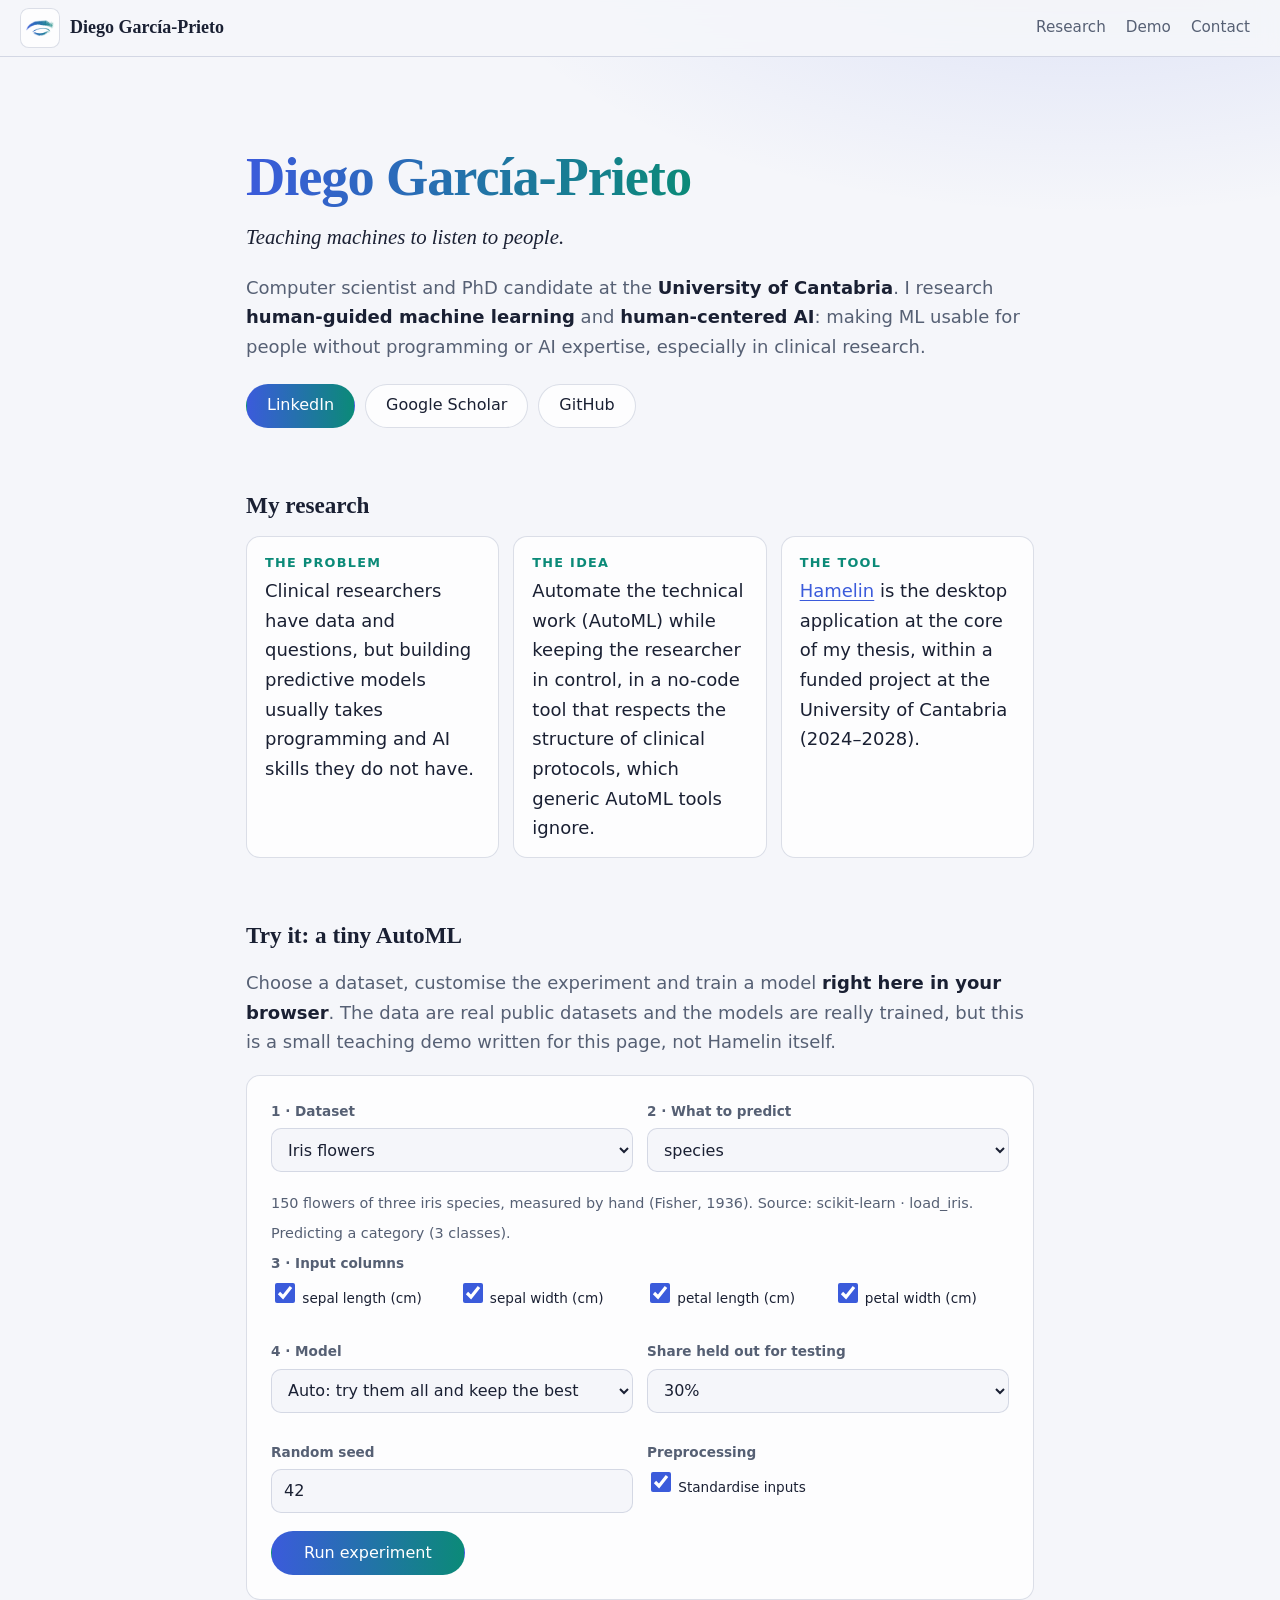
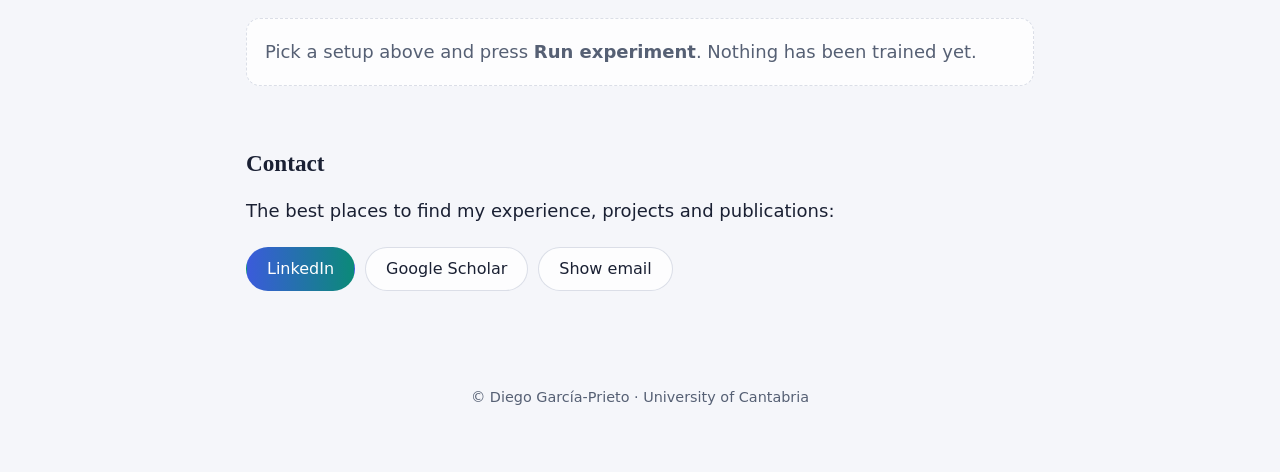
==== index.html @ 6fa1ff34 "Redesign as a short personal card with an in-browser AutoML demo" ====
<!doctype html>
<html lang="en">
<head>
<meta charset="utf-8">
<meta name="viewport" content="width=device-width, initial-scale=1, viewport-fit=cover">
<title>Diego García-Prieto · Human-guided machine learning</title>
<meta name="description" content="Computer scientist and PhD candidate at the University of Cantabria, researching human-guided AutoML for clinical studies. Try a small AutoML experiment in your browser.">
<meta name="theme-color" content="#f5f6fa" media="(prefers-color-scheme: light)">
<meta name="theme-color" content="#0b0f1d" media="(prefers-color-scheme: dark)">
<link rel="canonical" href="https://diegotxegp.github.io/">
<meta property="og:type" content="website">
<meta property="og:title" content="Diego García-Prieto · Human-guided machine learning">
<meta property="og:description" content="PhD candidate researching human-guided AutoML for clinical studies. Try a small AutoML experiment in your browser.">
<meta property="og:url" content="https://diegotxegp.github.io/">
<meta property="og:image" content="https://diegotxegp.github.io/favicon-512.png">
<meta name="twitter:card" content="summary">
<link rel="icon" href="favicon.ico?v=3" sizes="any">
<link rel="icon" type="image/png" sizes="32x32" href="favicon-32.png?v=3">
<link rel="icon" type="image/png" sizes="64x64" href="favicon.png?v=3">
<link rel="apple-touch-icon" href="apple-touch-icon.png?v=3">
<link rel="stylesheet" href="style.css?v=8">
</head>
<body>
<a class="skip" href="#main">Skip to content</a>
<header class="top">
  <a class="brand" href="#top" aria-label="Diego García-Prieto, back to top"><span class="mark" aria-hidden="true"><span class="logo"></span></span><span class="brand-name">Diego García-Prieto</span></a>
  <nav aria-label="Sections">
    <a href="#research">Research</a>
    <a href="#demo">Demo</a>
    <a href="#contact">Contact</a>
  </nav>
</header>

<main id="main">
  <section id="top" class="hero wrap">
    <h1><span class="grad">Diego García-Prieto</span></h1>
    <p class="lead">Teaching machines to listen to people.</p>
    <p class="sub">Computer scientist and PhD candidate at the <strong>University of Cantabria</strong>. I research <strong>human-guided machine learning</strong> and <strong>human-centered AI</strong>: making ML usable for people without programming or AI expertise, especially in clinical research.</p>
    <p class="links">
      <a class="btn primary" href="https://www.linkedin.com/in/diego-garcia-p/">LinkedIn</a>
      <a class="btn" href="https://scholar.google.com/citations?user=WtrgTHkAAAAJ&amp;hl=en">Google Scholar</a>
      <a class="btn" href="https://github.com/diegotxegp">GitHub</a>
    </p>
  </section>

  <section id="research" class="wrap">
    <h2>My research</h2>
    <div class="trio">
      <div><h3>The problem</h3><p>Clinical researchers have data and questions, but building predictive models usually takes programming and AI skills they do not have.</p></div>
      <div><h3>The idea</h3><p>Automate the technical work (AutoML) while keeping the researcher in control, in a no-code tool that respects the structure of clinical protocols, which generic AutoML tools ignore.</p></div>
      <div><h3>The tool</h3><p><a href="https://github.com/diegotxegp/hamelin">Hamelin</a> is the desktop application at the core of my thesis, within a funded project at the University of Cantabria (2024–2028).</p></div>
    </div>
  </section>

  <section id="demo" class="wrap">
    <h2>Try it: a tiny AutoML</h2>
    <p class="intro">Choose a dataset, customise the experiment and train a model <strong>right here in your browser</strong>. The data are real public datasets and the models are really trained, but this is a small teaching demo written for this page, not Hamelin itself.</p>

    <form id="demo-form" class="demo" autocomplete="off">
      <div class="grid">
        <div class="field">
          <label for="d-dataset">1 · Dataset</label>
          <select id="d-dataset"><option>Loading…</option></select>
        </div>
        <div class="field">
          <label for="d-target">2 · What to predict</label>
          <select id="d-target"></select>
        </div>
      </div>
      <p class="hint" id="d-info" aria-live="polite"></p>
      <p class="hint" id="d-task"></p>

      <fieldset class="field">
        <legend>3 · Input columns</legend>
        <div id="d-feats" class="checks"></div>
      </fieldset>

      <div class="grid">
        <div class="field">
          <label for="d-model">4 · Model</label>
          <select id="d-model"></select>
        </div>
        <div class="field">
          <label for="d-test">Share held out for testing</label>
          <select id="d-test"><option value="20">20%</option><option value="30" selected>30%</option><option value="40">40%</option></select>
        </div>
        <div class="field">
          <label for="d-seed">Random seed</label>
          <input id="d-seed" type="number" inputmode="numeric" min="1" step="1" value="42">
        </div>
        <div class="field">
          <span class="lbl">Preprocessing</span>
          <label class="check box"><input type="checkbox" id="d-scale" checked> Standardise inputs</label>
        </div>
      </div>

      <button class="btn primary run" id="d-run" type="submit" disabled>Run experiment</button>
    </form>

    <div id="d-out" class="results" aria-live="polite"></div>

    <div id="d-hist" class="hist" hidden>
      <h3>Your experiments</h3>
      <p class="hint">Change something and run again to see what moves. Latest first.</p>
      <div class="d-scroll"><table class="d-tab"><thead><tr><th scope="col">#</th><th scope="col">Task</th><th scope="col">Setup</th><th scope="col">Test score</th></tr></thead><tbody id="d-hist-body"></tbody></table></div>
    </div>
    <noscript><p class="hint">The demo needs JavaScript.</p></noscript>
  </section>

  <section id="contact" class="wrap">
    <h2>Contact</h2>
    <p>The best places to find my experience, projects and publications:</p>
    <p class="links">
      <a class="btn primary" href="https://www.linkedin.com/in/diego-garcia-p/">LinkedIn</a>
      <a class="btn" href="https://scholar.google.com/citations?user=WtrgTHkAAAAJ&amp;hl=en">Google Scholar</a>
      <button class="btn" id="mail" type="button" data-e="bW9jLmtvb2x0dW9AcGdleHRvZ2VpZA==">Show email</button>
    </p>
    <noscript><p class="hint">Enable JavaScript to see my email address, or write to me on LinkedIn.</p></noscript>
  </section>
</main>

<footer class="wrap"><p>© Diego García-Prieto · University of Cantabria</p></footer>

<script src="js/site.js" defer></script>
<script src="js/ml.js" defer></script>
<script src="js/demo.js" defer></script>
</body>
</html>
---- style.css ----
:root {
  --bg: #f5f6fa;
  --fg: #1a2033;
  --muted: #566074;
  --card: rgba(255, 255, 255, .8);
  --border: rgba(60, 80, 130, .18);
  --a1: #3b5bdb;
  --a2: #0b8a78;
  --glow: rgba(59, 91, 219, .14);
  --ok: #0b7a4b;
  --bad: #b3261e;
}
@media (prefers-color-scheme: dark) {
  :root {
    --bg: #0b0f1d; --fg: #e8ecf6; --muted: #a2adc4; --card: rgba(24, 31, 54, .72);
    --border: rgba(140, 165, 255, .2); --a1: #7aa2ff; --a2: #5eead4; --glow: rgba(122, 162, 255, .14);
    --ok: #5ee0a0; --bad: #ff8a80;
  }
}
* { box-sizing: border-box; }
html { scroll-behavior: smooth; -webkit-text-size-adjust: 100%; }
body {
  margin: 0; color: var(--fg);
  background: radial-gradient(900px 420px at 85% -80px, var(--glow), transparent 70%), var(--bg);
  font: 1.0625rem/1.65 system-ui, -apple-system, "Segoe UI", Roboto, sans-serif;
  overflow-wrap: break-word;
}
a { color: var(--a1); text-underline-offset: 3px; }
h1, h2, h3 { font-family: Georgia, "Times New Roman", serif; font-weight: 600; line-height: 1.2; }
:focus-visible { outline: 3px solid var(--a1); outline-offset: 2px; border-radius: 4px; }
.skip { position: absolute; left: 12px; top: -60px; background: var(--bg); padding: 8px 14px; border-radius: 8px; z-index: 50; }
.skip:focus { top: 8px; }

/* Header: brand + three links, always fits */
.top {
  position: sticky; top: 0; z-index: 20; display: flex; align-items: center; justify-content: space-between; gap: 8px;
  padding: 6px max(12px, env(safe-area-inset-right)) 6px max(12px, env(safe-area-inset-left));
  background: color-mix(in srgb, var(--bg) 88%, transparent); backdrop-filter: blur(10px);
  border-bottom: 1px solid var(--border);
}
.brand { display: flex; align-items: center; gap: 10px; text-decoration: none; color: var(--fg); font-family: Georgia, serif; font-weight: 600; min-height: 44px; }
.brand-name { display: none; }
.top nav { display: flex; }
.top nav a { display: flex; align-items: center; min-height: 44px; padding: 0 10px; color: var(--muted); text-decoration: none; font-size: .95rem; }
.top nav a:hover { color: var(--fg); }
.mark {
  flex: none; display: flex; align-items: center; justify-content: center; width: 40px; height: 40px; border-radius: 22%;
  background: var(--card); border: 1px solid var(--border);
}
.logo {
  display: block; width: 76%; aspect-ratio: 600 / 340; background: linear-gradient(90deg, var(--a1), var(--a2));
  -webkit-mask: url(logo.png) center / contain no-repeat; mask: url(logo.png) center / contain no-repeat;
}

/* Layout */
.wrap { max-width: 820px; margin-inline: auto; padding-inline: max(16px, env(safe-area-inset-left)) ; }
section { margin-bottom: 64px; }
section[id] { scroll-margin-top: 64px; }
h1 { font-size: clamp(2rem, 8vw, 3.4rem); letter-spacing: -.02em; margin: 0 0 10px; }
h2 { font-size: 1.45rem; margin: 0 0 16px; }
h3 { font-size: 1.1rem; margin: 20px 0 6px; }
.grad { background: linear-gradient(90deg, var(--a1), var(--a2)); -webkit-background-clip: text; background-clip: text; color: transparent; }
.hero { padding-top: 48px; }
.lead { font-family: Georgia, serif; font-style: italic; font-size: 1.3rem; margin: 0 0 12px; }
.sub, .hint, .intro { color: var(--muted); }
.sub strong, .intro strong { color: var(--fg); }
.hint { font-size: .9rem; margin: 6px 0; }

.links { display: flex; flex-wrap: wrap; gap: 10px; margin: 22px 0 0; }
.btn {
  display: inline-flex; align-items: center; justify-content: center; min-height: 44px; padding: 0 20px;
  font: inherit; font-size: 1rem; cursor: pointer; text-decoration: none; color: var(--fg);
  background: var(--card); border: 1px solid var(--border); border-radius: 999px;
  transition: border-color .2s, box-shadow .2s;
}
.btn:hover { border-color: var(--a1); box-shadow: 0 6px 18px var(--glow); }
.btn.primary { color: #fff; border-color: transparent; background: linear-gradient(90deg, #3b5bdb, #0b8a78); }
.btn:disabled { opacity: .55; cursor: progress; }

/* Research */
.trio { display: grid; gap: 14px; }
.trio > div { background: var(--card); border: 1px solid var(--border); border-radius: 14px; padding: 4px 18px 14px; }
.trio h3 { margin-top: 14px; color: var(--a2); font-size: .8rem; text-transform: uppercase; letter-spacing: .1em; font-family: system-ui, sans-serif; }
.trio p { margin: 0; }

/* Demo form */
.demo { background: var(--card); border: 1px solid var(--border); border-radius: 14px; padding: 16px; margin-top: 18px; }
.grid { display: grid; gap: 14px; }
.field { border: 0; margin: 0 0 14px; padding: 0; min-width: 0; }
.field label, .field legend, .lbl { display: block; font-size: .85rem; font-weight: 600; color: var(--muted); margin-bottom: 6px; padding: 0; }
select, input[type=number] {
  width: 100%; min-height: 44px; padding: 0 12px; font: inherit; font-size: 1rem; /* 16px+ avoids iOS zoom on focus */
  color: var(--fg); background: var(--bg); border: 1px solid var(--border); border-radius: 10px;
}
.checks { display: grid; grid-template-columns: repeat(auto-fill, minmax(150px, 1fr)); gap: 2px 12px; }
.check { display: flex; align-items: center; gap: 10px; min-height: 40px; font-size: .95rem; font-weight: 400 !important; color: var(--fg) !important; cursor: pointer; }
.check input { width: 20px; height: 20px; flex: none; accent-color: var(--a1); }
.check.box { min-height: 44px; margin: 0; }
.run { width: 100%; margin-top: 4px; }

/* Results */
.results { margin-top: 18px; min-width: 0; }
.d-state { background: var(--card); border: 1px dashed var(--border); border-radius: 14px; padding: 18px; margin: 0; color: var(--muted); }
.d-state.err { color: var(--bad); border-color: var(--bad); }
.d-state.loading::before { content: ""; display: inline-block; width: 14px; height: 14px; margin-right: 10px; vertical-align: -2px; border: 2px solid var(--border); border-top-color: var(--a1); border-radius: 50%; animation: spin .8s linear infinite; }
@keyframes spin { to { transform: rotate(360deg); } }
.linklike { font: inherit; color: var(--a1); background: none; border: 0; padding: 8px 0; text-decoration: underline; cursor: pointer; }
.d-sum { display: grid; grid-template-columns: repeat(2, 1fr); gap: 10px; }
.d-sum > div { background: var(--card); border: 1px solid var(--border); border-radius: 12px; padding: 10px 14px; min-width: 0; }
.d-sum > div:first-child { grid-column: 1 / -1; }
.d-k { display: block; font-size: .78rem; color: var(--muted); text-transform: uppercase; letter-spacing: .06em; }
.d-v { display: block; font-size: 1.6rem; font-weight: 700; font-variant-numeric: tabular-nums; }
.d-v.small { font-size: 1.1rem; }
.d-note { color: var(--muted); font-size: .9rem; margin: 4px 0 10px; }
.d-scroll { overflow-x: auto; -webkit-overflow-scrolling: touch; max-width: 100%; }
table { border-collapse: collapse; font-size: .92rem; font-variant-numeric: tabular-nums; }
.d-tab { width: 100%; }
.d-tab th, .d-tab td { text-align: left; padding: 7px 10px; border-bottom: 1px solid var(--border); }
.d-tab th { color: var(--muted); font-weight: 600; font-size: .8rem; }
.hist .d-tab td:nth-child(3) { min-width: 12rem; }
.good { color: var(--ok); } .wrong { color: var(--bad); }
.d-cm th { padding: 6px 12px; font-size: .85rem; color: var(--muted); font-weight: 600; text-align: center; }
.d-cm tbody th { text-align: right; }
.d-cm td { width: 3.4rem; height: 2.6rem; text-align: center; font-weight: 700; border: 1px solid var(--border); }
.d-cm td.ok { background: color-mix(in srgb, var(--ok) calc(var(--a) * 55%), transparent); }
.d-cm td.bad { background: color-mix(in srgb, var(--bad) calc(var(--a) * 55%), transparent); }
.d-bars { list-style: none; margin: 0; padding: 0; display: grid; gap: 10px; }
.d-bars li { display: grid; grid-template-columns: 1fr auto; gap: 2px 10px; font-size: .92rem; }
.d-bars .bar { grid-column: 1 / -1; grid-row: 2; height: 8px; background: var(--border); border-radius: 99px; overflow: hidden; }
.d-bars .bar i { display: block; height: 100%; background: var(--muted); border-radius: 99px; }
.d-bars .best .bar i { background: linear-gradient(90deg, var(--a1), var(--a2)); }
.d-bars .best .n { font-weight: 600; }
.d-bars .s { font-variant-numeric: tabular-nums; }
.d-plot { display: block; width: 100%; max-width: 380px; height: auto; background: var(--card); border: 1px solid var(--border); border-radius: 12px; }
.d-plot circle { fill: var(--a1); fill-opacity: .7; }
.d-plot .diag { stroke: var(--a2); stroke-dasharray: 4 4; }
.d-plot .axis { stroke: var(--muted); }
.d-plot text { fill: var(--muted); font-size: 11px; }
.hist { margin-top: 28px; }

footer { padding: 16px 16px 48px; color: var(--muted); font-size: .9rem; text-align: center; }

/* Wider screens */
@media (min-width: 560px) {
  .brand-name { display: inline; }
  .top { padding-inline: 20px; }
  .grid { grid-template-columns: repeat(2, 1fr); }
  .run { width: auto; padding: 0 32px; }
  .d-sum { grid-template-columns: 2fr 1fr 1fr 1fr; }
  .d-sum > div:first-child { grid-column: auto; }
  .d-bars li { grid-template-columns: 15rem 1fr 4.5rem; align-items: center; }
  .d-bars .bar { grid-column: auto; grid-row: auto; }
  .d-bars .s { text-align: right; }
}
@media (min-width: 760px) {
  body { font-size: 1.125rem; }
  .hero { padding-top: 88px; }
  .trio { grid-template-columns: repeat(3, 1fr); }
  .demo { padding: 24px; }
}
/* Short landscape phones: don't waste height on a sticky bar */
@media (max-height: 480px) and (orientation: landscape) { .top { position: static; } .hero { padding-top: 24px; } }
@media (prefers-reduced-motion: reduce) {
  html { scroll-behavior: auto; }
  *, *::before, *::after { animation: none !important; transition: none !important; }
}
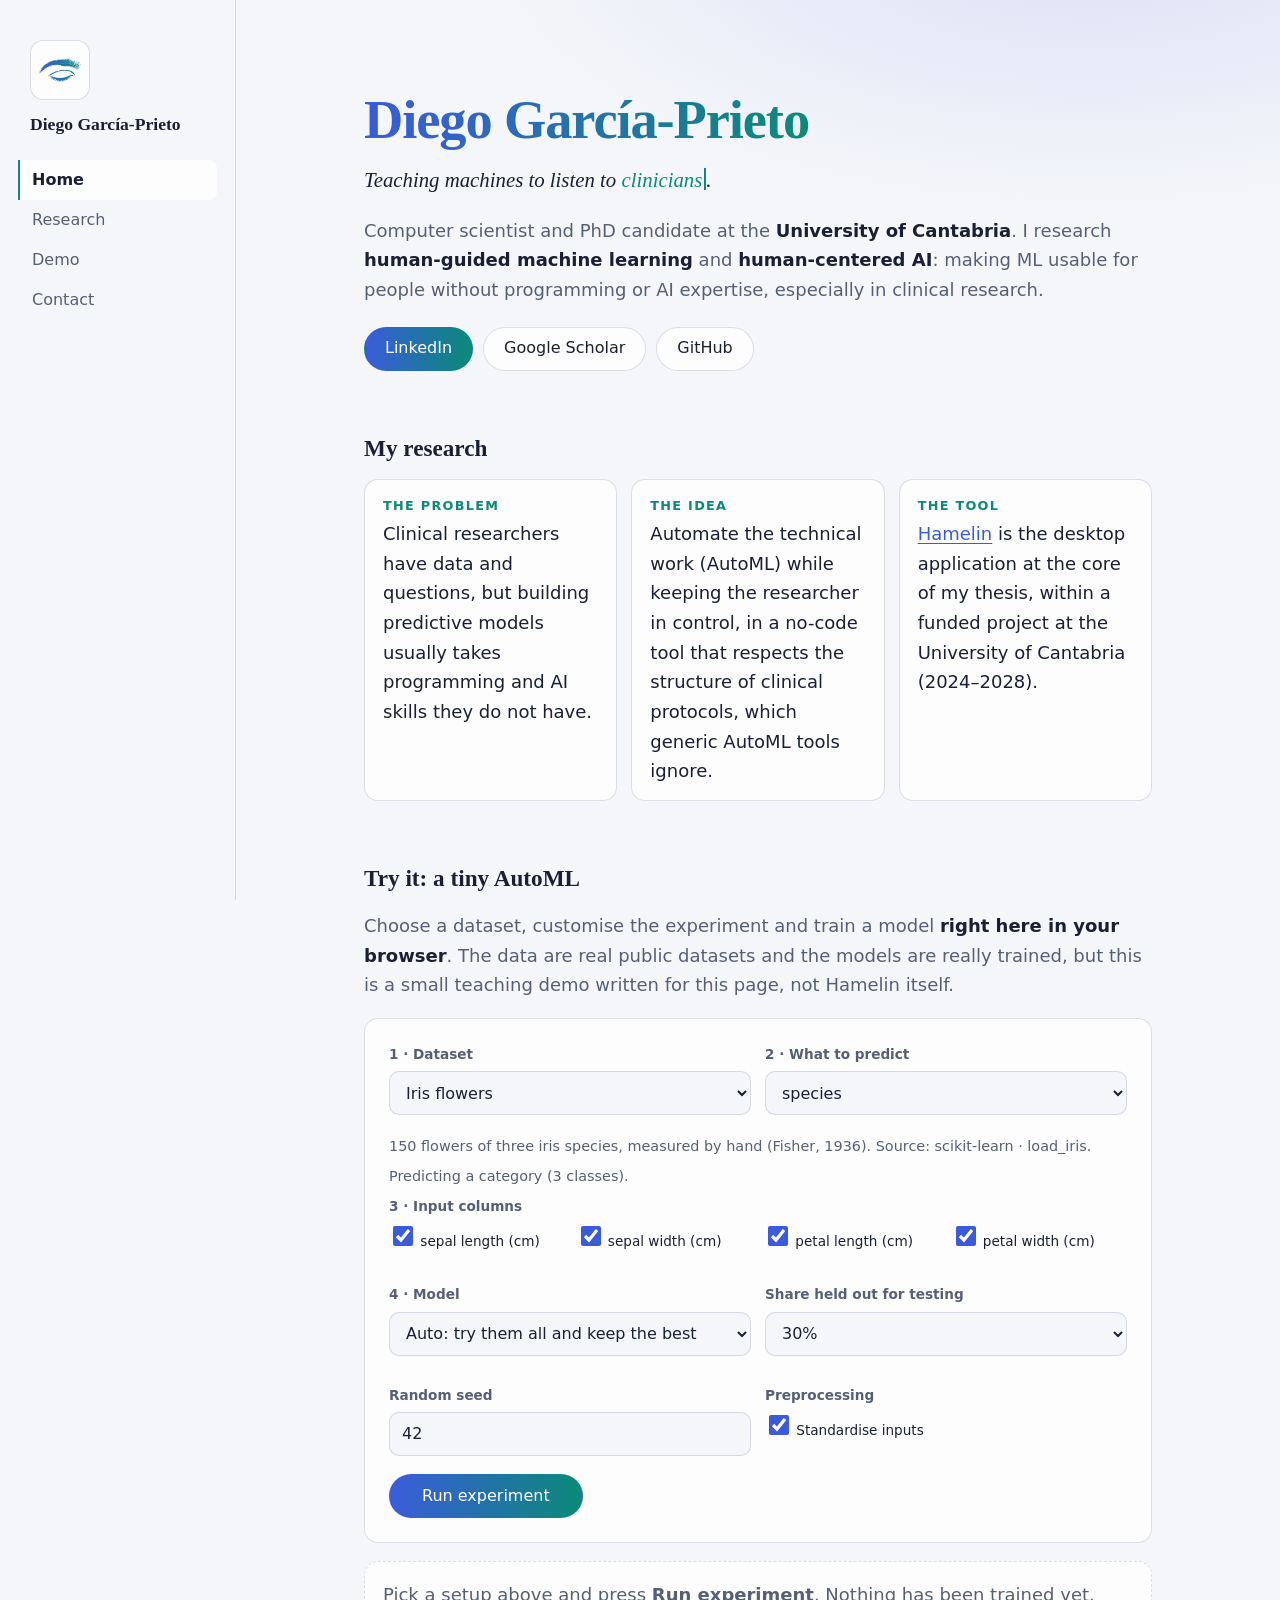
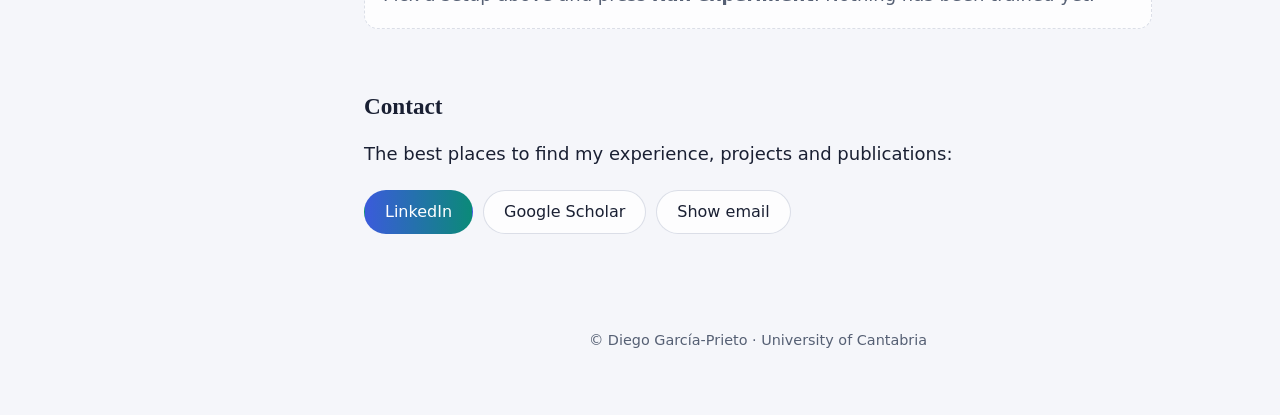
==== commit 0b068406: "Restore rotating word in the lead and the sidebar index on wide screens" ====
--- a/index.html
+++ b/index.html
@@ -18,13 +18,14 @@
 <link rel="icon" type="image/png" sizes="32x32" href="favicon-32.png?v=3">
 <link rel="icon" type="image/png" sizes="64x64" href="favicon.png?v=3">
 <link rel="apple-touch-icon" href="apple-touch-icon.png?v=3">
-<link rel="stylesheet" href="style.css?v=8">
+<link rel="stylesheet" href="style.css?v=9">
 </head>
 <body>
 <a class="skip" href="#main">Skip to content</a>
 <header class="top">
   <a class="brand" href="#top" aria-label="Diego García-Prieto, back to top"><span class="mark" aria-hidden="true"><span class="logo"></span></span><span class="brand-name">Diego García-Prieto</span></a>
   <nav aria-label="Sections">
+    <a href="#top" class="home">Home</a>
     <a href="#research">Research</a>
     <a href="#demo">Demo</a>
     <a href="#contact">Contact</a>
@@ -34,7 +35,7 @@
 <main id="main">
   <section id="top" class="hero wrap">
     <h1><span class="grad">Diego García-Prieto</span></h1>
-    <p class="lead">Teaching machines to listen to people.</p>
+    <p class="lead">Teaching machines to listen to <span class="rot" data-words="people|clinicians|researchers|students">people</span><span class="caret" aria-hidden="true"></span>.</p>
     <p class="sub">Computer scientist and PhD candidate at the <strong>University of Cantabria</strong>. I research <strong>human-guided machine learning</strong> and <strong>human-centered AI</strong>: making ML usable for people without programming or AI expertise, especially in clinical research.</p>
     <p class="links">
       <a class="btn primary" href="https://www.linkedin.com/in/diego-garcia-p/">LinkedIn</a>
--- a/style.css
+++ b/style.css
@@ -159,8 +159,33 @@
   .demo { padding: 24px; }
 }
 /* Short landscape phones: don't waste height on a sticky bar */
-@media (max-height: 480px) and (orientation: landscape) { .top { position: static; } .hero { padding-top: 24px; } }
+@media (max-width: 899px) and (max-height: 480px) and (orientation: landscape) { .top { position: static; } .hero { padding-top: 24px; } }
 @media (prefers-reduced-motion: reduce) {
   html { scroll-behavior: auto; }
   *, *::before, *::after { animation: none !important; transition: none !important; }
 }
+
+/* Typewriter word in the lead */
+.rot { color: var(--a2); font-style: italic; }
+.caret { display: inline-block; width: 2px; height: 1.1em; margin-left: 2px; vertical-align: -.15em; background: var(--a2); animation: blink 1s steps(1) infinite; }
+@keyframes blink { 50% { opacity: 0; } }
+.top nav a.on { color: var(--a1); box-shadow: inset 0 -2px var(--a1); }
+.top nav .home { display: none; }
+
+/* Wide screens: the header becomes a fixed sidebar index */
+@media (min-width: 900px) {
+  body { padding-left: 236px; }
+  .top {
+    position: fixed; top: 0; left: 0; bottom: 0; width: 236px; z-index: 20; flex-direction: column; justify-content: flex-start; align-items: stretch;
+    gap: 24px; padding: 40px 18px; border-bottom: 0; border-right: 1px solid var(--border); overflow-y: auto;
+  }
+  .brand { flex-direction: column; align-items: flex-start; gap: 14px; margin-left: 12px; font-size: 1.1rem; line-height: 1.25; }
+  .brand .mark { width: 60px; height: 60px; }
+  .brand-name { display: block; }
+  .top nav { flex-direction: column; }
+  .top nav .home { display: flex; }
+  .top nav a { padding: 0 12px; min-height: 40px; font-size: 1rem; border-left: 2px solid transparent; border-radius: 0 8px 8px 0; }
+  .top nav a:hover { background: var(--card); }
+  .top nav a.on { box-shadow: none; border-left-color: var(--a2); background: var(--card); color: var(--fg); font-weight: 600; }
+  section[id] { scroll-margin-top: 24px; }
+}
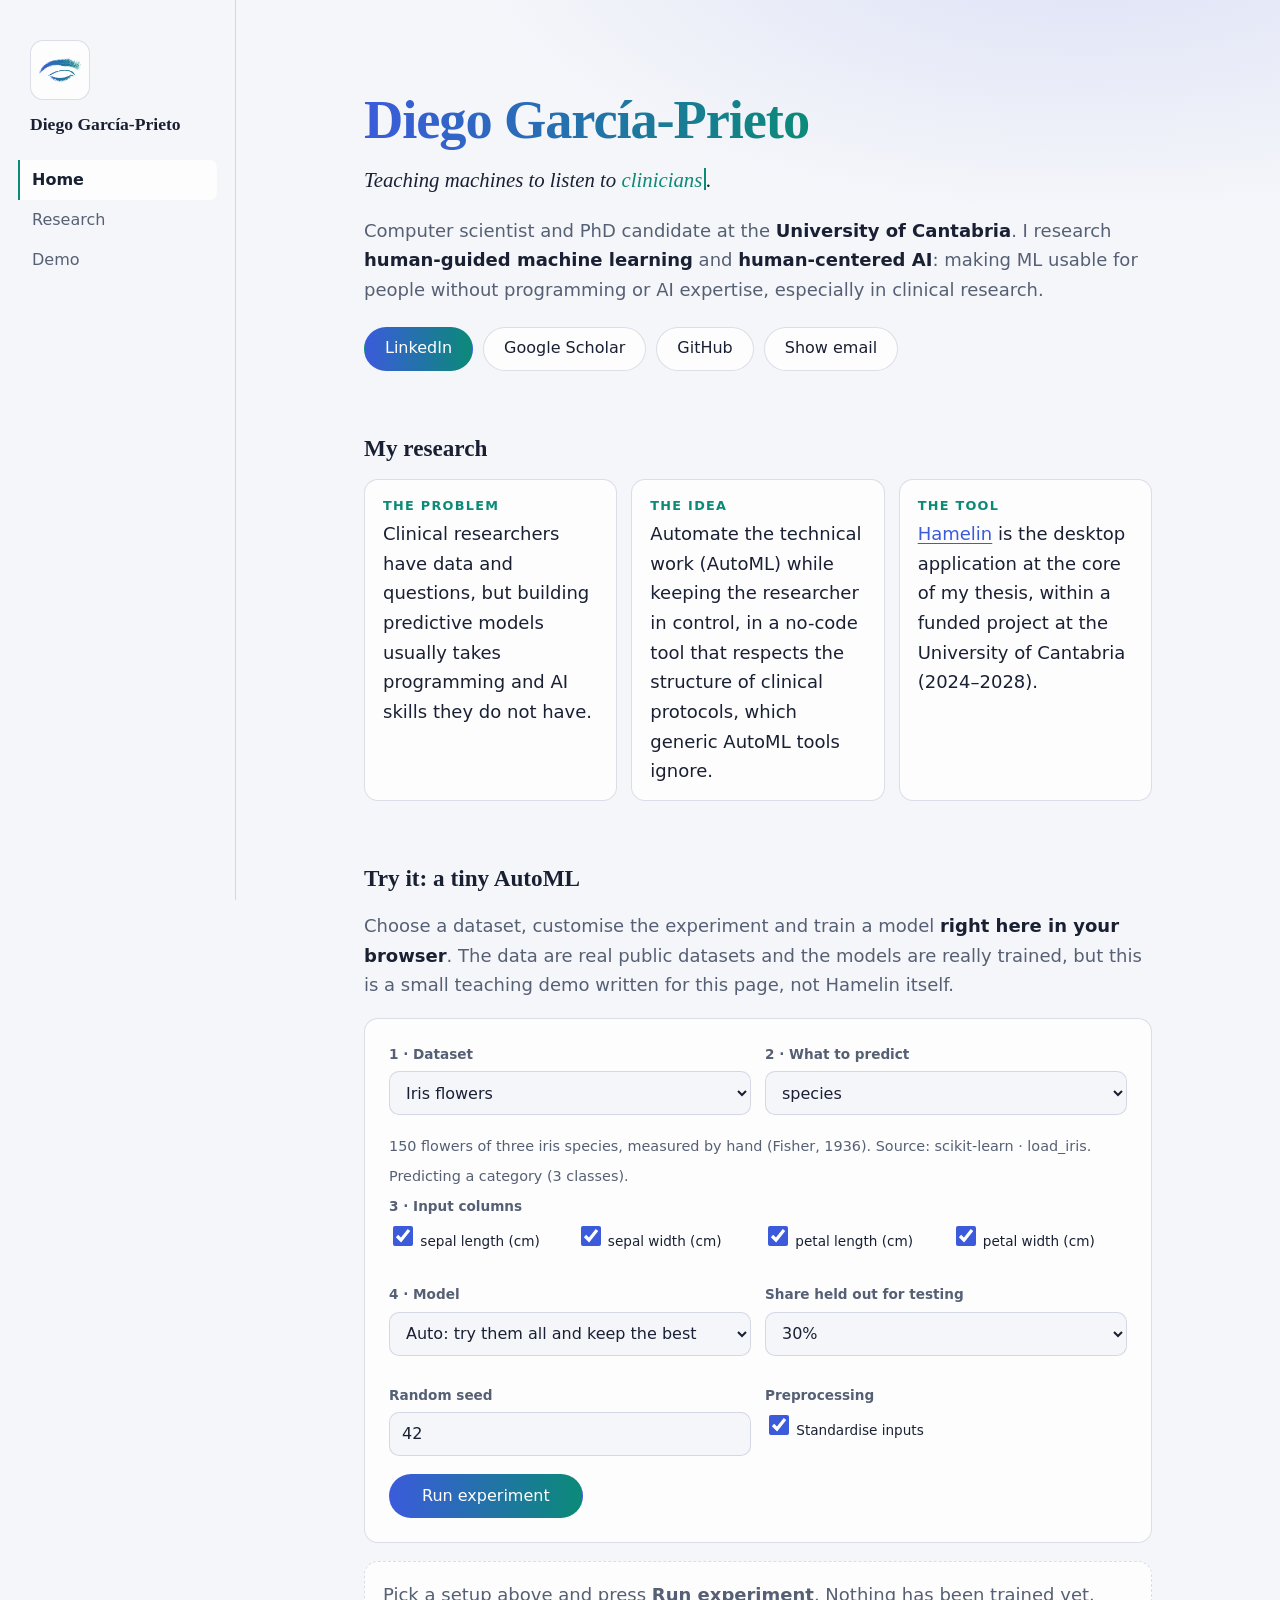
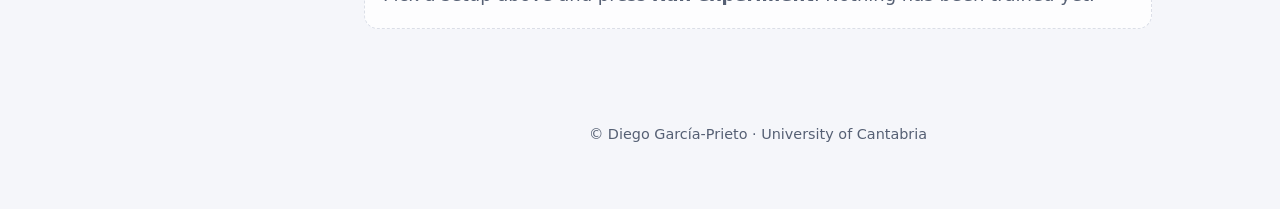
==== commit 5bd68266: "Demo last; links and email only once, in the hero" ====
--- a/index.html
+++ b/index.html
@@ -18,7 +18,7 @@
 <link rel="icon" type="image/png" sizes="32x32" href="favicon-32.png?v=3">
 <link rel="icon" type="image/png" sizes="64x64" href="favicon.png?v=3">
 <link rel="apple-touch-icon" href="apple-touch-icon.png?v=3">
-<link rel="stylesheet" href="style.css?v=9">
+<link rel="stylesheet" href="style.css?v=10">
 </head>
 <body>
 <a class="skip" href="#main">Skip to content</a>
@@ -28,7 +28,6 @@
     <a href="#top" class="home">Home</a>
     <a href="#research">Research</a>
     <a href="#demo">Demo</a>
-    <a href="#contact">Contact</a>
   </nav>
 </header>
 
@@ -41,7 +40,9 @@
       <a class="btn primary" href="https://www.linkedin.com/in/diego-garcia-p/">LinkedIn</a>
       <a class="btn" href="https://scholar.google.com/citations?user=WtrgTHkAAAAJ&amp;hl=en">Google Scholar</a>
       <a class="btn" href="https://github.com/diegotxegp">GitHub</a>
+      <button class="btn" id="mail" type="button" data-e="bW9jLmtvb2x0dW9AcGdleHRvZ2VpZA==">Show email</button>
     </p>
+    <noscript><p class="hint">Enable JavaScript to see my email address, or write to me on LinkedIn.</p></noscript>
   </section>
 
   <section id="research" class="wrap">
@@ -108,16 +109,6 @@
     <noscript><p class="hint">The demo needs JavaScript.</p></noscript>
   </section>
 
-  <section id="contact" class="wrap">
-    <h2>Contact</h2>
-    <p>The best places to find my experience, projects and publications:</p>
-    <p class="links">
-      <a class="btn primary" href="https://www.linkedin.com/in/diego-garcia-p/">LinkedIn</a>
-      <a class="btn" href="https://scholar.google.com/citations?user=WtrgTHkAAAAJ&amp;hl=en">Google Scholar</a>
-      <button class="btn" id="mail" type="button" data-e="bW9jLmtvb2x0dW9AcGdleHRvZ2VpZA==">Show email</button>
-    </p>
-    <noscript><p class="hint">Enable JavaScript to see my email address, or write to me on LinkedIn.</p></noscript>
-  </section>
 </main>
 
 <footer class="wrap"><p>© Diego García-Prieto · University of Cantabria</p></footer>
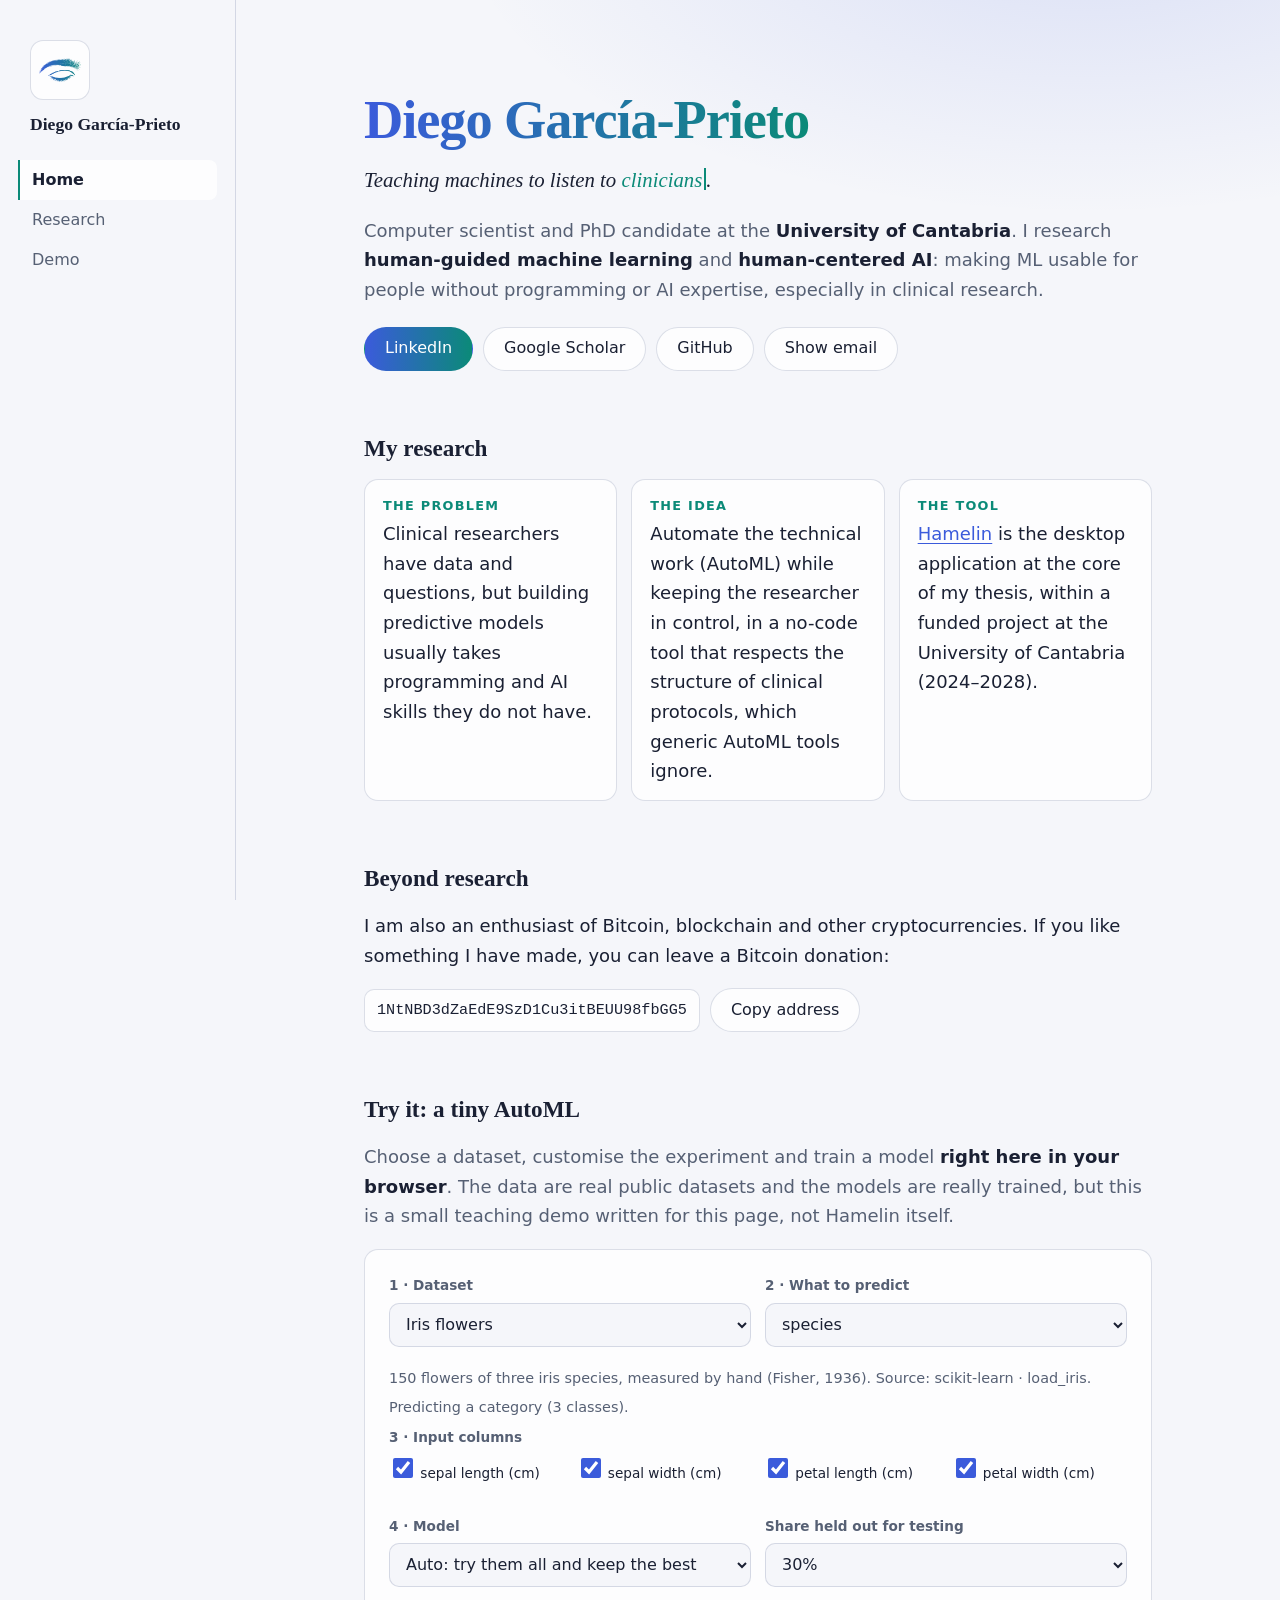
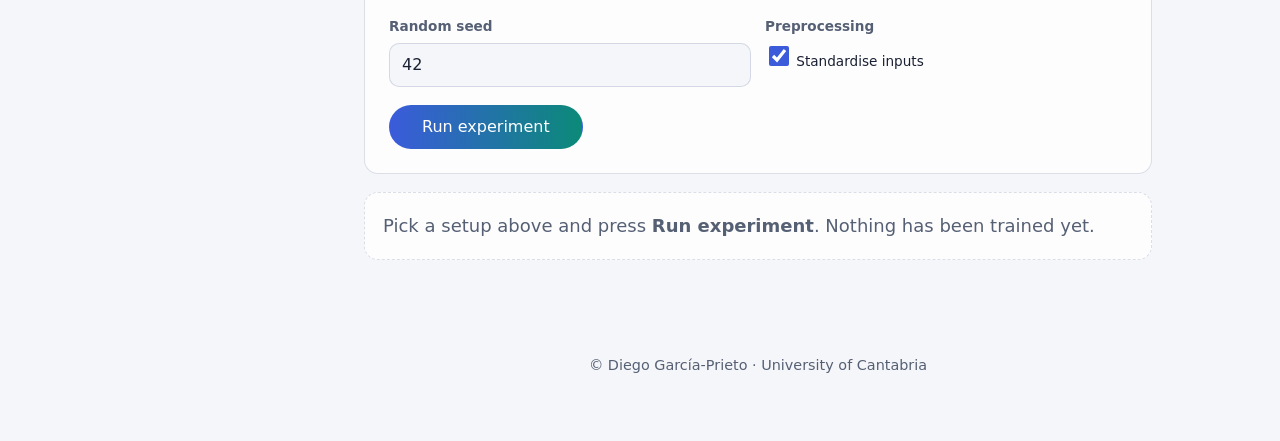
==== commit 35d0cad3: "Add Bitcoin donation address with copy button" ====
--- a/index.html
+++ b/index.html
@@ -18,7 +18,7 @@
 <link rel="icon" type="image/png" sizes="32x32" href="favicon-32.png?v=3">
 <link rel="icon" type="image/png" sizes="64x64" href="favicon.png?v=3">
 <link rel="apple-touch-icon" href="apple-touch-icon.png?v=3">
-<link rel="stylesheet" href="style.css?v=10">
+<link rel="stylesheet" href="style.css?v=11">
 </head>
 <body>
 <a class="skip" href="#main">Skip to content</a>
@@ -52,6 +52,14 @@
       <div><h3>The idea</h3><p>Automate the technical work (AutoML) while keeping the researcher in control, in a no-code tool that respects the structure of clinical protocols, which generic AutoML tools ignore.</p></div>
       <div><h3>The tool</h3><p><a href="https://github.com/diegotxegp/hamelin">Hamelin</a> is the desktop application at the core of my thesis, within a funded project at the University of Cantabria (2024–2028).</p></div>
     </div>
+  </section>
+
+  <section id="bitcoin" class="wrap">
+    <h2>Beyond research</h2>
+    <p>I am also an enthusiast of Bitcoin, blockchain and other cryptocurrencies. If you like something I have made, you can leave a Bitcoin donation:</p>
+    <p class="addr"><a href="bitcoin:1NtNBD3dZaEdE9SzD1Cu3itBEUU98fbGG5"><code id="btc">1NtNBD3dZaEdE9SzD1Cu3itBEUU98fbGG5</code></a>
+      <button class="btn" id="copy" type="button">Copy address</button></p>
+    <p class="hint" id="copy-msg" role="status"></p>
   </section>
 
   <section id="demo" class="wrap">
--- a/style.css
+++ b/style.css
@@ -189,3 +189,8 @@
   .top nav a.on { box-shadow: none; border-left-color: var(--a2); background: var(--card); color: var(--fg); font-weight: 600; }
   section[id] { scroll-margin-top: 24px; }
 }
+
+/* Bitcoin donation */
+.addr { display: flex; flex-wrap: wrap; align-items: center; gap: 10px; margin: 0; }
+.addr code { display: block; font: clamp(.74rem, 3.5vw, .95rem)/1.4 ui-monospace, SFMono-Regular, Menlo, Consolas, monospace; overflow-wrap: anywhere; padding: 10px 12px; background: var(--card); border: 1px solid var(--border); border-radius: 10px; color: var(--fg); }
+.addr a { text-decoration: none; min-width: 0; }
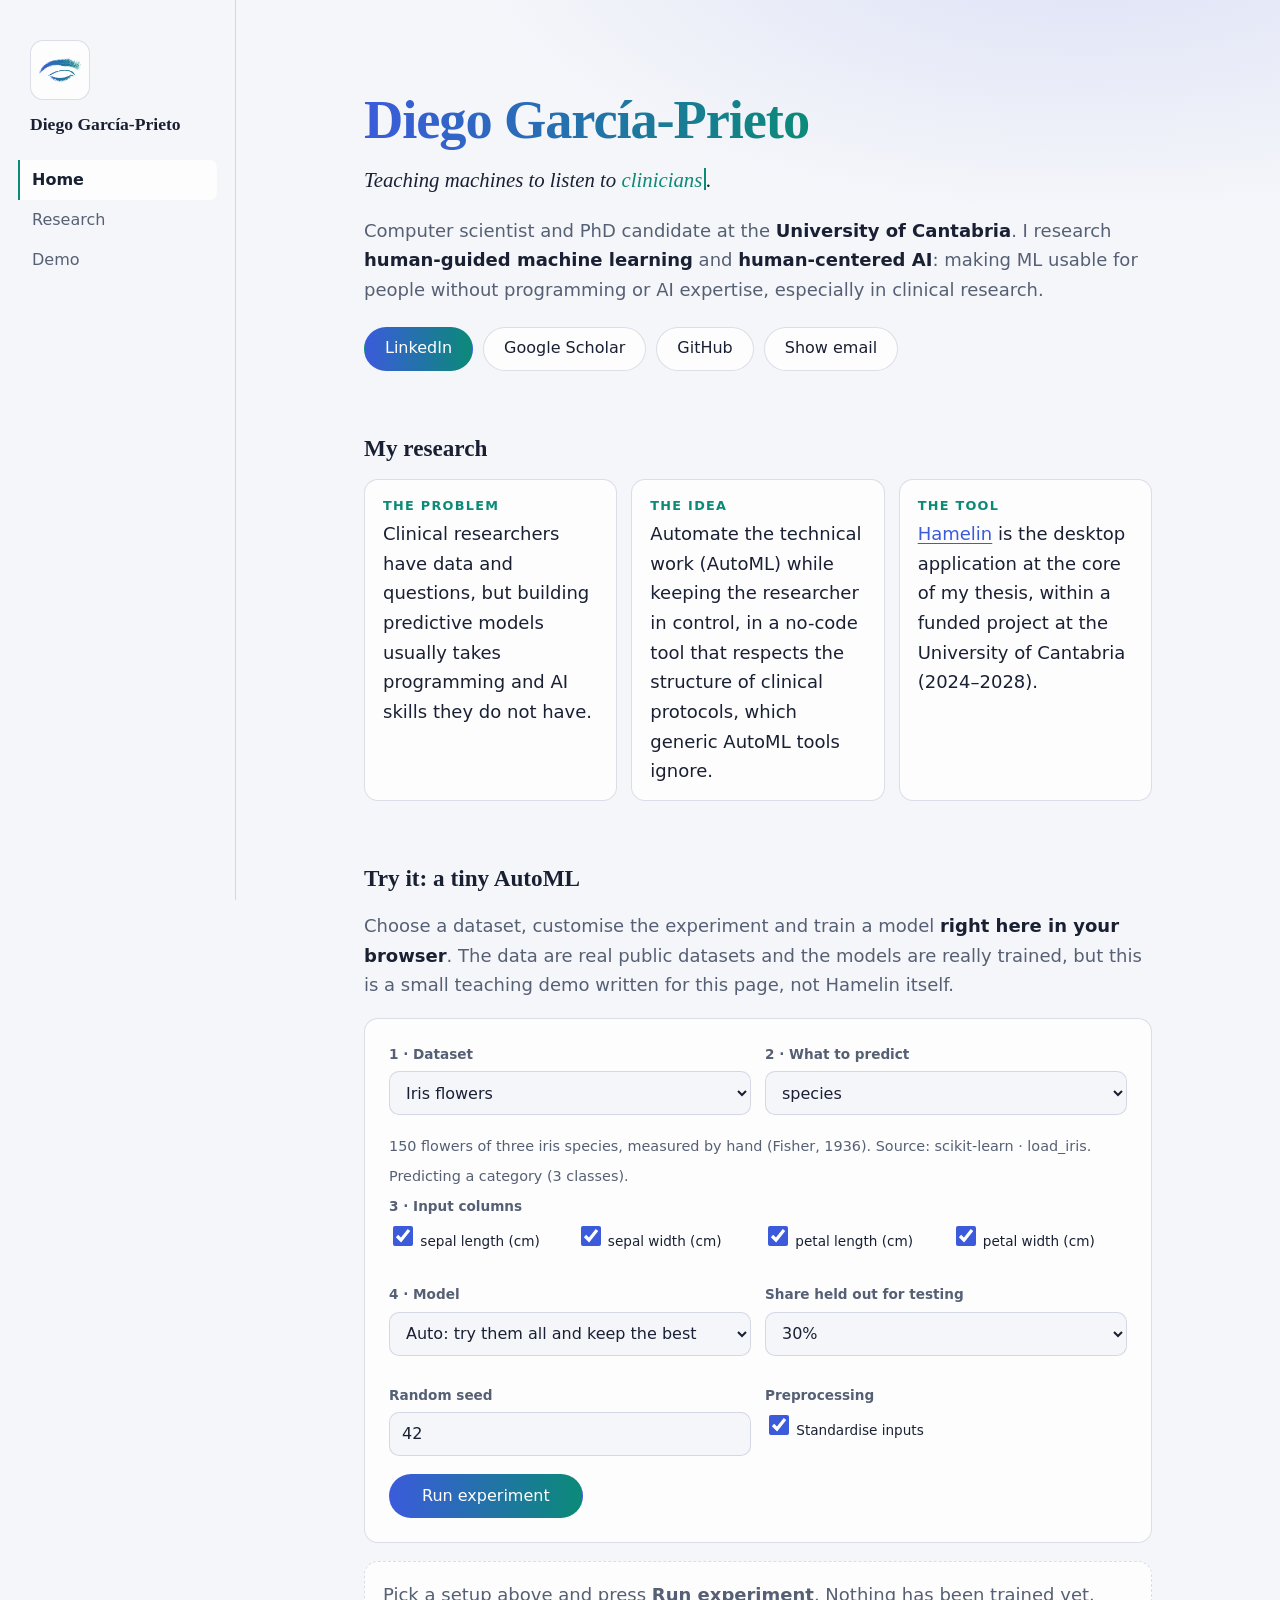
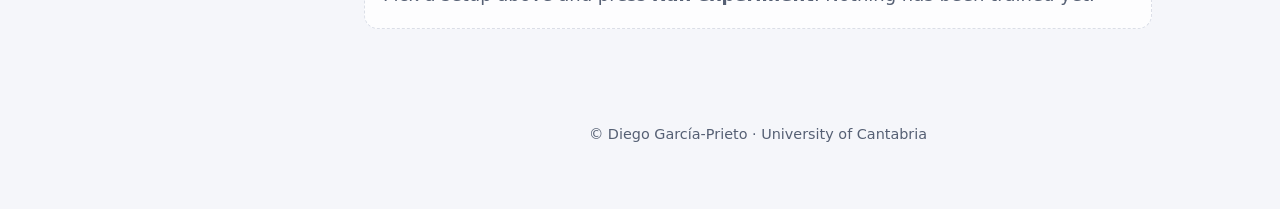
==== commit 1e8852e0: "Revert "Add Bitcoin donation address with copy button" This reverts commit 35d0cad369ff5fb23c017fd92" ====
--- a/index.html
+++ b/index.html
@@ -18,7 +18,7 @@
 <link rel="icon" type="image/png" sizes="32x32" href="favicon-32.png?v=3">
 <link rel="icon" type="image/png" sizes="64x64" href="favicon.png?v=3">
 <link rel="apple-touch-icon" href="apple-touch-icon.png?v=3">
-<link rel="stylesheet" href="style.css?v=11">
+<link rel="stylesheet" href="style.css?v=10">
 </head>
 <body>
 <a class="skip" href="#main">Skip to content</a>
@@ -52,14 +52,6 @@
       <div><h3>The idea</h3><p>Automate the technical work (AutoML) while keeping the researcher in control, in a no-code tool that respects the structure of clinical protocols, which generic AutoML tools ignore.</p></div>
       <div><h3>The tool</h3><p><a href="https://github.com/diegotxegp/hamelin">Hamelin</a> is the desktop application at the core of my thesis, within a funded project at the University of Cantabria (2024–2028).</p></div>
     </div>
-  </section>
-
-  <section id="bitcoin" class="wrap">
-    <h2>Beyond research</h2>
-    <p>I am also an enthusiast of Bitcoin, blockchain and other cryptocurrencies. If you like something I have made, you can leave a Bitcoin donation:</p>
-    <p class="addr"><a href="bitcoin:1NtNBD3dZaEdE9SzD1Cu3itBEUU98fbGG5"><code id="btc">1NtNBD3dZaEdE9SzD1Cu3itBEUU98fbGG5</code></a>
-      <button class="btn" id="copy" type="button">Copy address</button></p>
-    <p class="hint" id="copy-msg" role="status"></p>
   </section>
 
   <section id="demo" class="wrap">
--- a/style.css
+++ b/style.css
@@ -189,8 +189,3 @@
   .top nav a.on { box-shadow: none; border-left-color: var(--a2); background: var(--card); color: var(--fg); font-weight: 600; }
   section[id] { scroll-margin-top: 24px; }
 }
-
-/* Bitcoin donation */
-.addr { display: flex; flex-wrap: wrap; align-items: center; gap: 10px; margin: 0; }
-.addr code { display: block; font: clamp(.74rem, 3.5vw, .95rem)/1.4 ui-monospace, SFMono-Regular, Menlo, Consolas, monospace; overflow-wrap: anywhere; padding: 10px 12px; background: var(--card); border: 1px solid var(--border); border-radius: 10px; color: var(--fg); }
-.addr a { text-decoration: none; min-width: 0; }
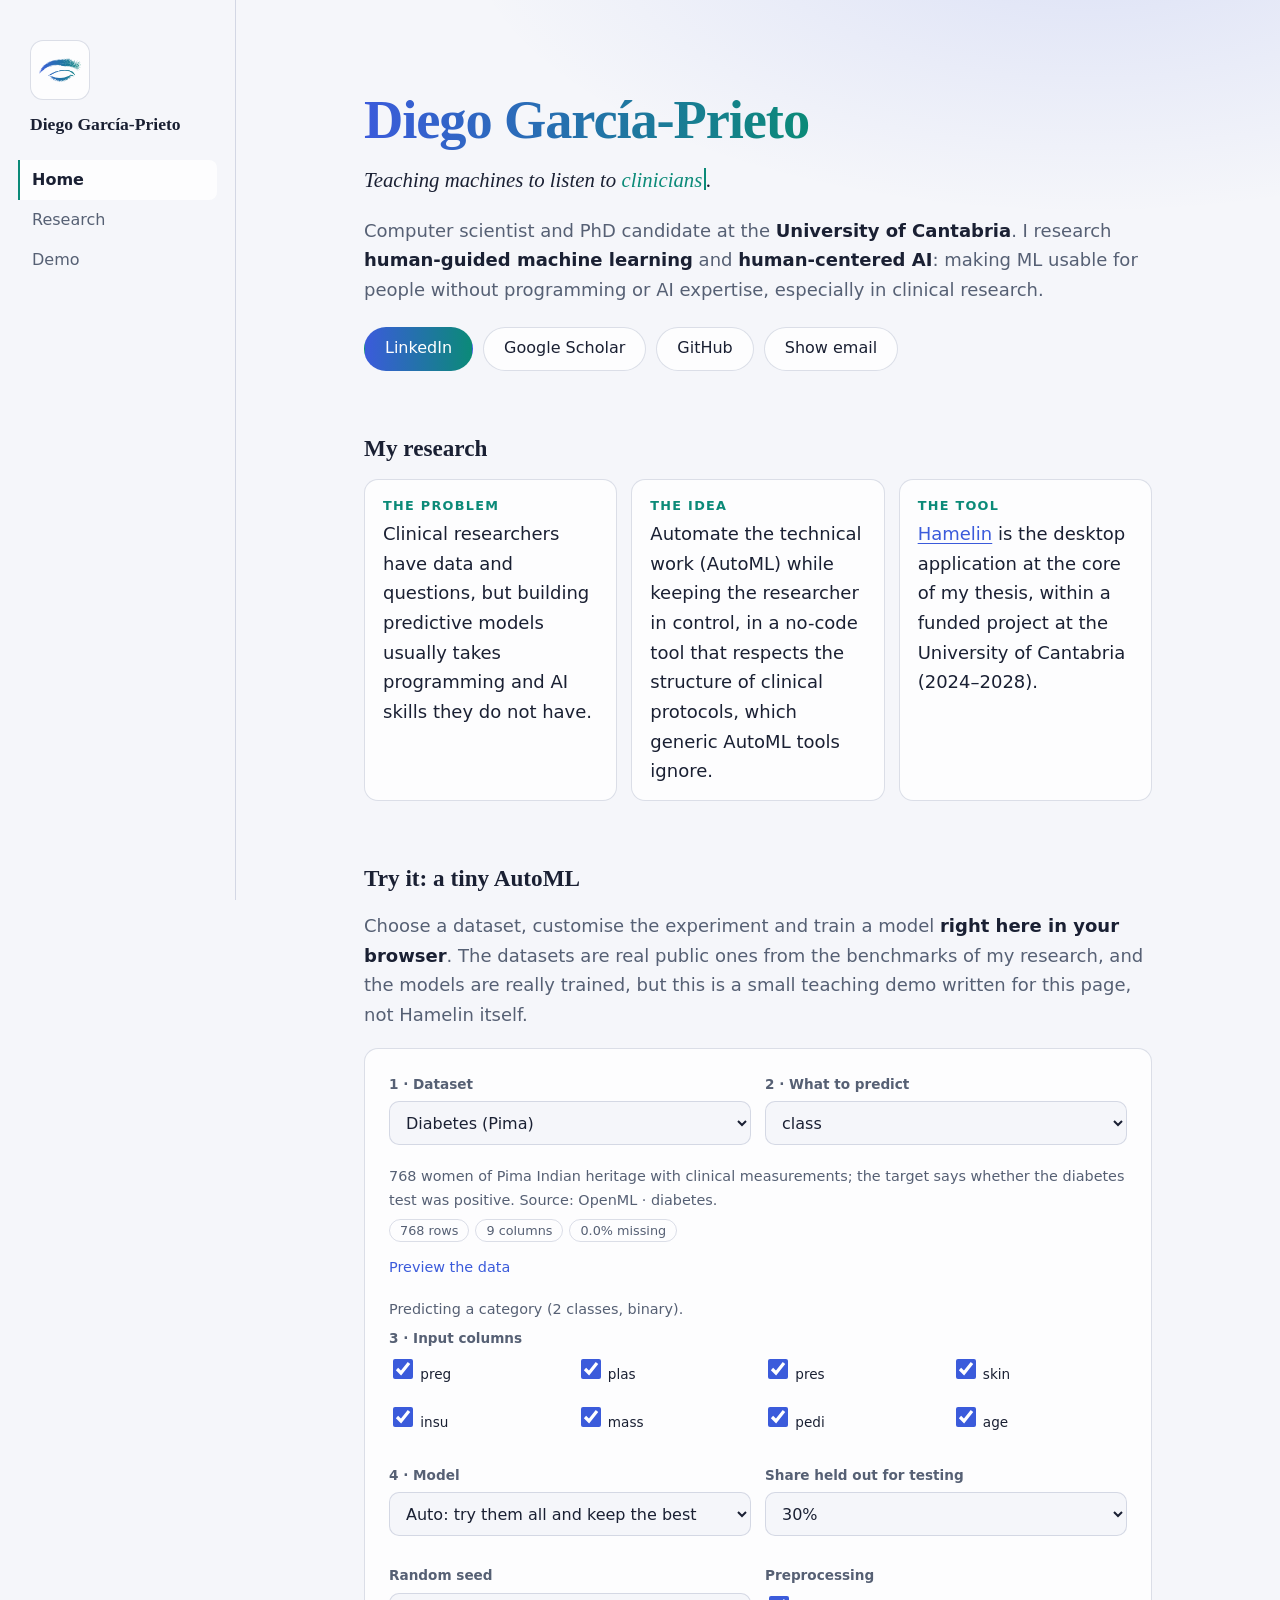
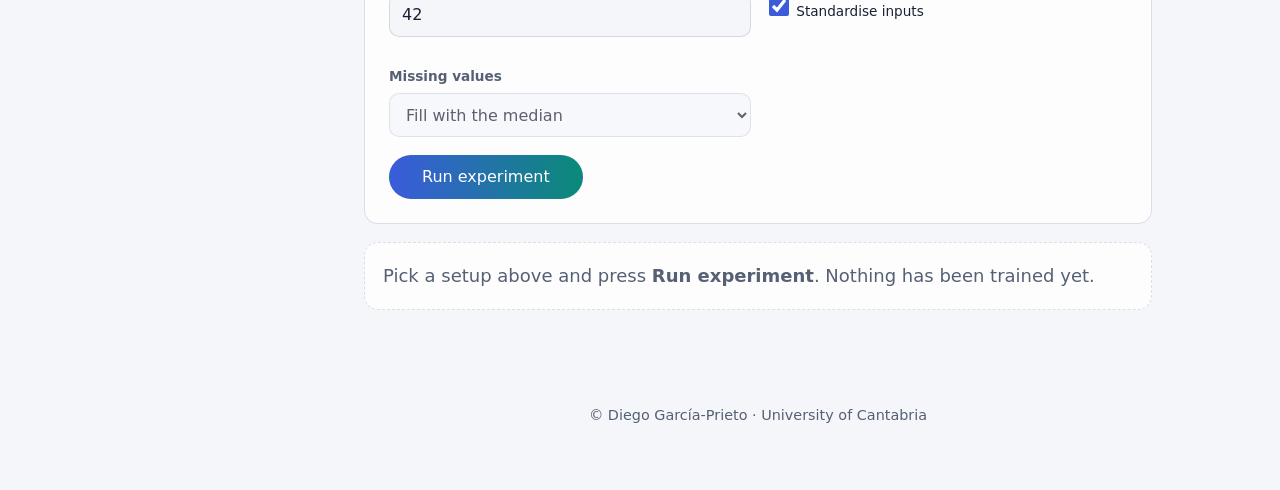
==== commit e987f601: "Demo: datasets from the papers (diabetes, breast-w, cmc, liver-disorders, cholesterol) and Hamelin-s" ====
--- a/index.html
+++ b/index.html
@@ -18,7 +18,7 @@
 <link rel="icon" type="image/png" sizes="32x32" href="favicon-32.png?v=3">
 <link rel="icon" type="image/png" sizes="64x64" href="favicon.png?v=3">
 <link rel="apple-touch-icon" href="apple-touch-icon.png?v=3">
-<link rel="stylesheet" href="style.css?v=10">
+<link rel="stylesheet" href="style.css?v=15">
 </head>
 <body>
 <a class="skip" href="#main">Skip to content</a>
@@ -56,7 +56,7 @@
 
   <section id="demo" class="wrap">
     <h2>Try it: a tiny AutoML</h2>
-    <p class="intro">Choose a dataset, customise the experiment and train a model <strong>right here in your browser</strong>. The data are real public datasets and the models are really trained, but this is a small teaching demo written for this page, not Hamelin itself.</p>
+    <p class="intro">Choose a dataset, customise the experiment and train a model <strong>right here in your browser</strong>. The datasets are real public ones from the benchmarks of my research, and the models are really trained, but this is a small teaching demo written for this page, not Hamelin itself.</p>
 
     <form id="demo-form" class="demo" autocomplete="off">
       <div class="grid">
@@ -70,6 +70,8 @@
         </div>
       </div>
       <p class="hint" id="d-info" aria-live="polite"></p>
+      <p class="chips" id="d-chips"></p>
+      <details class="peek"><summary>Preview the data</summary><div class="d-scroll"><table class="d-tab" id="d-preview"></table></div></details>
       <p class="hint" id="d-task"></p>
 
       <fieldset class="field">
@@ -93,6 +95,10 @@
         <div class="field">
           <span class="lbl">Preprocessing</span>
           <label class="check box"><input type="checkbox" id="d-scale" checked> Standardise inputs</label>
+        </div>
+        <div class="field">
+          <label for="d-missing">Missing values</label>
+          <select id="d-missing"><option value="fill">Fill with the median</option><option value="drop">Drop those rows</option></select>
         </div>
       </div>
 
--- a/style.css
+++ b/style.css
@@ -105,12 +105,6 @@
 .d-state.loading::before { content: ""; display: inline-block; width: 14px; height: 14px; margin-right: 10px; vertical-align: -2px; border: 2px solid var(--border); border-top-color: var(--a1); border-radius: 50%; animation: spin .8s linear infinite; }
 @keyframes spin { to { transform: rotate(360deg); } }
 .linklike { font: inherit; color: var(--a1); background: none; border: 0; padding: 8px 0; text-decoration: underline; cursor: pointer; }
-.d-sum { display: grid; grid-template-columns: repeat(2, 1fr); gap: 10px; }
-.d-sum > div { background: var(--card); border: 1px solid var(--border); border-radius: 12px; padding: 10px 14px; min-width: 0; }
-.d-sum > div:first-child { grid-column: 1 / -1; }
-.d-k { display: block; font-size: .78rem; color: var(--muted); text-transform: uppercase; letter-spacing: .06em; }
-.d-v { display: block; font-size: 1.6rem; font-weight: 700; font-variant-numeric: tabular-nums; }
-.d-v.small { font-size: 1.1rem; }
 .d-note { color: var(--muted); font-size: .9rem; margin: 4px 0 10px; }
 .d-scroll { overflow-x: auto; -webkit-overflow-scrolling: touch; max-width: 100%; }
 table { border-collapse: collapse; font-size: .92rem; font-variant-numeric: tabular-nums; }
@@ -132,7 +126,6 @@
 .d-bars .best .n { font-weight: 600; }
 .d-bars .s { font-variant-numeric: tabular-nums; }
 .d-plot { display: block; width: 100%; max-width: 380px; height: auto; background: var(--card); border: 1px solid var(--border); border-radius: 12px; }
-.d-plot circle { fill: var(--a1); fill-opacity: .7; }
 .d-plot .diag { stroke: var(--a2); stroke-dasharray: 4 4; }
 .d-plot .axis { stroke: var(--muted); }
 .d-plot text { fill: var(--muted); font-size: 11px; }
@@ -146,8 +139,6 @@
   .top { padding-inline: 20px; }
   .grid { grid-template-columns: repeat(2, 1fr); }
   .run { width: auto; padding: 0 32px; }
-  .d-sum { grid-template-columns: 2fr 1fr 1fr 1fr; }
-  .d-sum > div:first-child { grid-column: auto; }
   .d-bars li { grid-template-columns: 15rem 1fr 4.5rem; align-items: center; }
   .d-bars .bar { grid-column: auto; grid-row: auto; }
   .d-bars .s { text-align: right; }
@@ -189,3 +180,53 @@
   .top nav a.on { box-shadow: none; border-left-color: var(--a2); background: var(--card); color: var(--fg); font-weight: 600; }
   section[id] { scroll-margin-top: 24px; }
 }
+
+/* Hamelin-style results */
+.d-model { margin: 0 0 10px; color: var(--muted); font-size: .92rem; }
+.d-k { display: block; font-size: .78rem; color: var(--muted); text-transform: uppercase; letter-spacing: .06em; }
+.d-v { display: block; font-size: 1.9rem; font-weight: 700; line-height: 1.2; font-variant-numeric: tabular-nums; }
+.d-banner { background: color-mix(in srgb, var(--ok) 11%, transparent); border: 1px solid color-mix(in srgb, var(--ok) 30%, transparent); border-radius: 12px; padding: 12px 16px; margin-bottom: 12px; }
+.kpis { display: grid; grid-template-columns: repeat(2, 1fr); gap: 10px; }
+.kpi { background: var(--card); border: 1px solid var(--border); border-left: 4px solid var(--border); border-radius: 12px; padding: 10px 14px; min-width: 0; }
+.kpi.good { border-left-color: var(--ok); } .kpi.warn { border-left-color: #e8890c; }
+.kpi .cap { display: block; font-size: .8rem; color: var(--muted); line-height: 1.3; }
+.thr { display: flex; flex-wrap: wrap; align-items: center; gap: 8px 16px; margin-top: 16px; }
+.thr label { font-weight: 600; font-size: .95rem; }
+.thr input[type=range] { flex: 1 1 160px; min-width: 0; height: 44px; accent-color: var(--a1); }
+.btn.small { min-height: 40px; padding: 0 16px; font-size: .9rem; }
+.pair { display: grid; gap: 4px 24px; align-items: start; }
+.pair > div { min-width: 0; }
+.d-cm td { padding: 0; width: auto; height: auto; }
+.d-cm button {
+  display: block; width: 100%; min-width: 4.2rem; height: 4rem; padding: 0; font: inherit; font-size: 1.25rem; font-weight: 700; color: var(--fg); cursor: pointer;
+  background: transparent; border: 0; border-radius: 0;
+}
+.d-cm button[aria-pressed=true] { outline: 3px solid var(--a1); outline-offset: -3px; }
+.d-cm th { padding: 6px 12px; }
+.d-cm td.ok { background: color-mix(in srgb, var(--a1) calc(var(--a) * 38%), transparent); }
+.d-cm td.bad { background: color-mix(in srgb, var(--bad) calc(var(--a) * 38%), transparent); }
+.d-plot { max-width: 420px; }
+.d-plot .frame { fill: none; stroke: var(--border); }
+.d-plot .grid { stroke: var(--border); stroke-opacity: .5; }
+.d-plot .roc { fill: none; stroke: var(--a1); stroke-width: 2.4; stroke-linejoin: round; }
+.d-plot .op { fill: var(--a2); stroke: var(--bg); stroke-width: 2; }
+.d-plot .legend { fill: var(--fg); font-size: 12px; }
+.d-plot .dot { fill: var(--a1); fill-opacity: .7; }
+.cases { margin-top: 8px; }
+.chips { display: flex; flex-wrap: wrap; gap: 6px; margin: 6px 0; }
+.chips span { font-size: .8rem; color: var(--muted); border: 1px solid var(--border); border-radius: 999px; padding: 0 10px; }
+.peek { margin: 6px 0 10px; }
+.peek summary { cursor: pointer; min-height: 40px; display: flex; align-items: center; font-size: .9rem; color: var(--a1); }
+.peek .d-tab td, .peek .d-tab th { white-space: nowrap; }
+@media (min-width: 560px) { .kpis { grid-template-columns: repeat(auto-fit, minmax(150px, 1fr)); } }
+
+/* Table fixes: predictions wrap long labels; history keeps its columns readable and scrolls locally */
+.pred td:last-child, .pred th:last-child { white-space: nowrap; }
+.pred td, .pred th { padding-inline: 8px; }
+.hist .d-tab { min-width: 32rem; }
+.hist .d-tab td:last-child { white-space: nowrap; }
+.pair { gap: 4px; }
+@media (max-width: 559px) {
+  .d-cm th { padding: 6px 5px; font-size: .78rem; }
+  .d-cm button { min-width: 3.2rem; }
+}
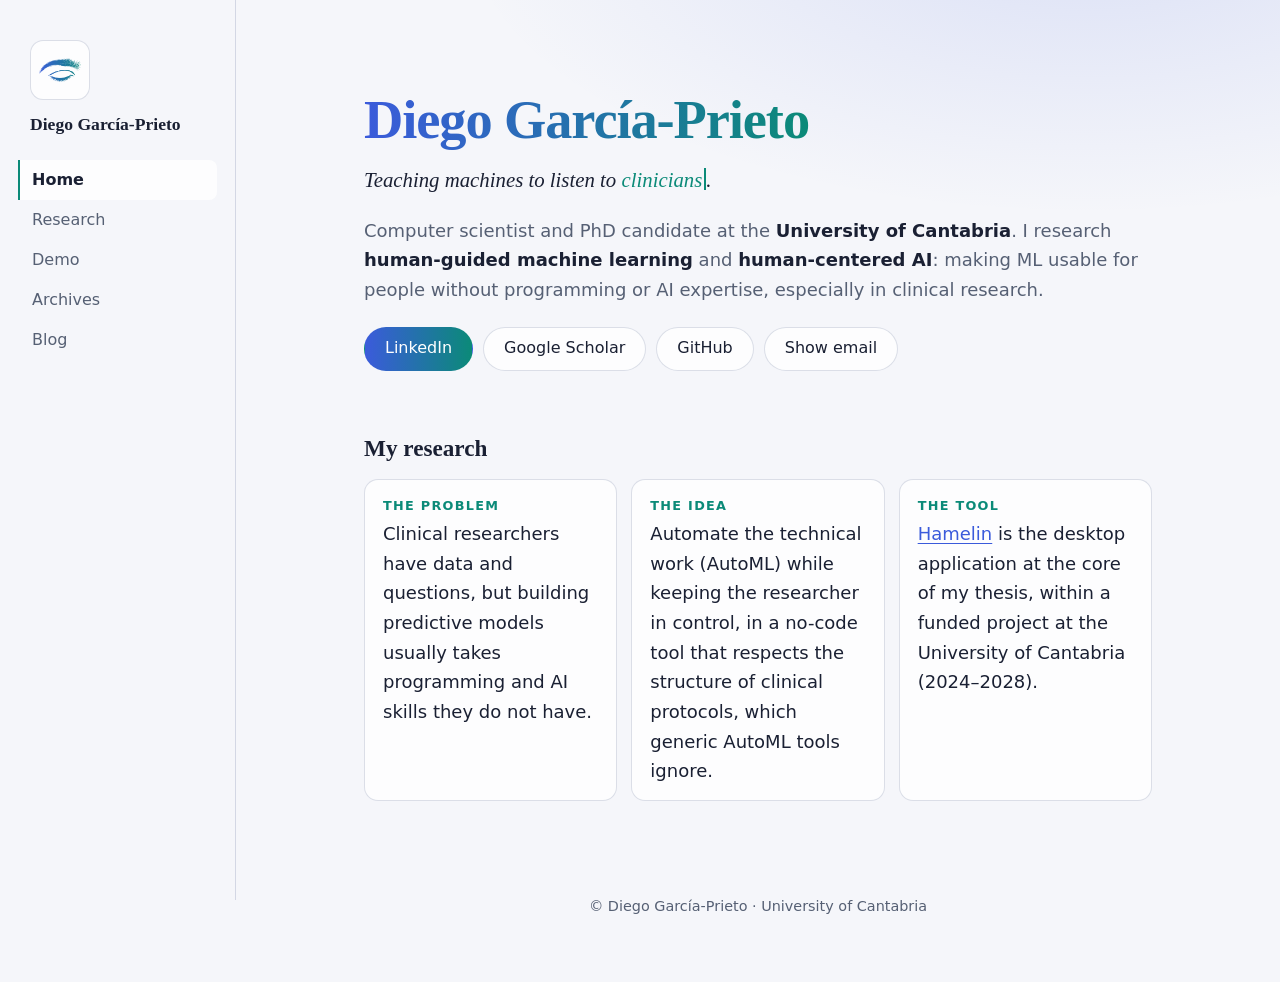
==== commit 48659d79: "Split the site into pages: Home+Research, Demo, Archives and Blog" ====
--- a/index.html
+++ b/index.html
@@ -4,13 +4,13 @@
 <meta charset="utf-8">
 <meta name="viewport" content="width=device-width, initial-scale=1, viewport-fit=cover">
 <title>Diego García-Prieto · Human-guided machine learning</title>
-<meta name="description" content="Computer scientist and PhD candidate at the University of Cantabria, researching human-guided AutoML for clinical studies. Try a small AutoML experiment in your browser.">
+<meta name="description" content="Computer scientist and PhD candidate at the University of Cantabria, researching human-guided AutoML for clinical studies.">
 <meta name="theme-color" content="#f5f6fa" media="(prefers-color-scheme: light)">
 <meta name="theme-color" content="#0b0f1d" media="(prefers-color-scheme: dark)">
 <link rel="canonical" href="https://diegotxegp.github.io/">
 <meta property="og:type" content="website">
 <meta property="og:title" content="Diego García-Prieto · Human-guided machine learning">
-<meta property="og:description" content="PhD candidate researching human-guided AutoML for clinical studies. Try a small AutoML experiment in your browser.">
+<meta property="og:description" content="Computer scientist and PhD candidate at the University of Cantabria, researching human-guided AutoML for clinical studies.">
 <meta property="og:url" content="https://diegotxegp.github.io/">
 <meta property="og:image" content="https://diegotxegp.github.io/favicon-512.png">
 <meta name="twitter:card" content="summary">
@@ -18,19 +18,20 @@
 <link rel="icon" type="image/png" sizes="32x32" href="favicon-32.png?v=3">
 <link rel="icon" type="image/png" sizes="64x64" href="favicon.png?v=3">
 <link rel="apple-touch-icon" href="apple-touch-icon.png?v=3">
-<link rel="stylesheet" href="style.css?v=15">
+<link rel="stylesheet" href="style.css?v=16">
 </head>
-<body>
+<body data-page="home">
 <a class="skip" href="#main">Skip to content</a>
 <header class="top">
-  <a class="brand" href="#top" aria-label="Diego García-Prieto, back to top"><span class="mark" aria-hidden="true"><span class="logo"></span></span><span class="brand-name">Diego García-Prieto</span></a>
+  <a class="brand" href="index.html#top" aria-label="Diego García-Prieto, home"><span class="mark" aria-hidden="true"><span class="logo"></span></span><span class="brand-name">Diego García-Prieto</span></a>
   <nav aria-label="Sections">
-    <a href="#top" class="home">Home</a>
-    <a href="#research">Research</a>
-    <a href="#demo">Demo</a>
+    <a href="index.html#top" class="home">Home</a>
+    <a href="index.html#research">Research</a>
+    <a href="demo.html">Demo</a>
+    <a href="archivistica.html">Archives</a>
+    <a href="blog.html">Blog</a>
   </nav>
 </header>
-
 <main id="main">
   <section id="top" class="hero wrap">
     <h1><span class="grad">Diego García-Prieto</span></h1>
@@ -54,73 +55,10 @@
     </div>
   </section>
 
-  <section id="demo" class="wrap">
-    <h2>Try it: a tiny AutoML</h2>
-    <p class="intro">Choose a dataset, customise the experiment and train a model <strong>right here in your browser</strong>. The datasets are real public ones from the benchmarks of my research, and the models are really trained, but this is a small teaching demo written for this page, not Hamelin itself.</p>
-
-    <form id="demo-form" class="demo" autocomplete="off">
-      <div class="grid">
-        <div class="field">
-          <label for="d-dataset">1 · Dataset</label>
-          <select id="d-dataset"><option>Loading…</option></select>
-        </div>
-        <div class="field">
-          <label for="d-target">2 · What to predict</label>
-          <select id="d-target"></select>
-        </div>
-      </div>
-      <p class="hint" id="d-info" aria-live="polite"></p>
-      <p class="chips" id="d-chips"></p>
-      <details class="peek"><summary>Preview the data</summary><div class="d-scroll"><table class="d-tab" id="d-preview"></table></div></details>
-      <p class="hint" id="d-task"></p>
-
-      <fieldset class="field">
-        <legend>3 · Input columns</legend>
-        <div id="d-feats" class="checks"></div>
-      </fieldset>
-
-      <div class="grid">
-        <div class="field">
-          <label for="d-model">4 · Model</label>
-          <select id="d-model"></select>
-        </div>
-        <div class="field">
-          <label for="d-test">Share held out for testing</label>
-          <select id="d-test"><option value="20">20%</option><option value="30" selected>30%</option><option value="40">40%</option></select>
-        </div>
-        <div class="field">
-          <label for="d-seed">Random seed</label>
-          <input id="d-seed" type="number" inputmode="numeric" min="1" step="1" value="42">
-        </div>
-        <div class="field">
-          <span class="lbl">Preprocessing</span>
-          <label class="check box"><input type="checkbox" id="d-scale" checked> Standardise inputs</label>
-        </div>
-        <div class="field">
-          <label for="d-missing">Missing values</label>
-          <select id="d-missing"><option value="fill">Fill with the median</option><option value="drop">Drop those rows</option></select>
-        </div>
-      </div>
-
-      <button class="btn primary run" id="d-run" type="submit" disabled>Run experiment</button>
-    </form>
-
-    <div id="d-out" class="results" aria-live="polite"></div>
-
-    <div id="d-hist" class="hist" hidden>
-      <h3>Your experiments</h3>
-      <p class="hint">Change something and run again to see what moves. Latest first.</p>
-      <div class="d-scroll"><table class="d-tab"><thead><tr><th scope="col">#</th><th scope="col">Task</th><th scope="col">Setup</th><th scope="col">Test score</th></tr></thead><tbody id="d-hist-body"></tbody></table></div>
-    </div>
-    <noscript><p class="hint">The demo needs JavaScript.</p></noscript>
-  </section>
-
 </main>
 
 <footer class="wrap"><p>© Diego García-Prieto · University of Cantabria</p></footer>
 
 <script src="js/site.js" defer></script>
-<script src="js/ml.js" defer></script>
-<script src="js/demo.js" defer></script>
 </body>
 </html>
--- a/style.css
+++ b/style.css
@@ -230,3 +230,24 @@
   .d-cm th { padding: 6px 5px; font-size: .78rem; }
   .d-cm button { min-width: 3.2rem; }
 }
+
+/* Inner pages */
+.page-head { padding-top: 40px; }
+@media (min-width: 760px) { .page-head { padding-top: 72px; } }
+.page-head h1 { font-size: clamp(1.8rem, 6vw, 2.6rem); }
+.steps { padding-left: 1.3rem; margin: 0 0 8px; }
+.steps li { margin-bottom: 10px; padding-left: 4px; }
+.steps li::marker { color: var(--a2); font-weight: 700; }
+.posts { list-style: none; margin: 24px 0 0; padding: 0; display: grid; gap: 12px; }
+.post-card {
+  display: grid; gap: 4px; padding: 14px 18px; color: var(--fg); text-decoration: none;
+  background: var(--card); border: 1px solid var(--border); border-radius: 14px; transition: border-color .2s, box-shadow .2s;
+}
+.post-card:hover { border-color: var(--a1); box-shadow: 0 6px 18px var(--glow); }
+.post-title { font-family: Georgia, serif; font-size: 1.2rem; line-height: 1.25; }
+.post-sum { color: var(--muted); font-size: .95rem; }
+.meta { color: var(--muted); font-size: .85rem; margin: 0; }
+.post .meta { margin-bottom: 20px; }
+.post .back { margin: 0 0 12px; }
+.post #p-body img { max-width: 100%; height: auto; border-radius: 10px; }
+.post #p-body { max-width: 40rem; }
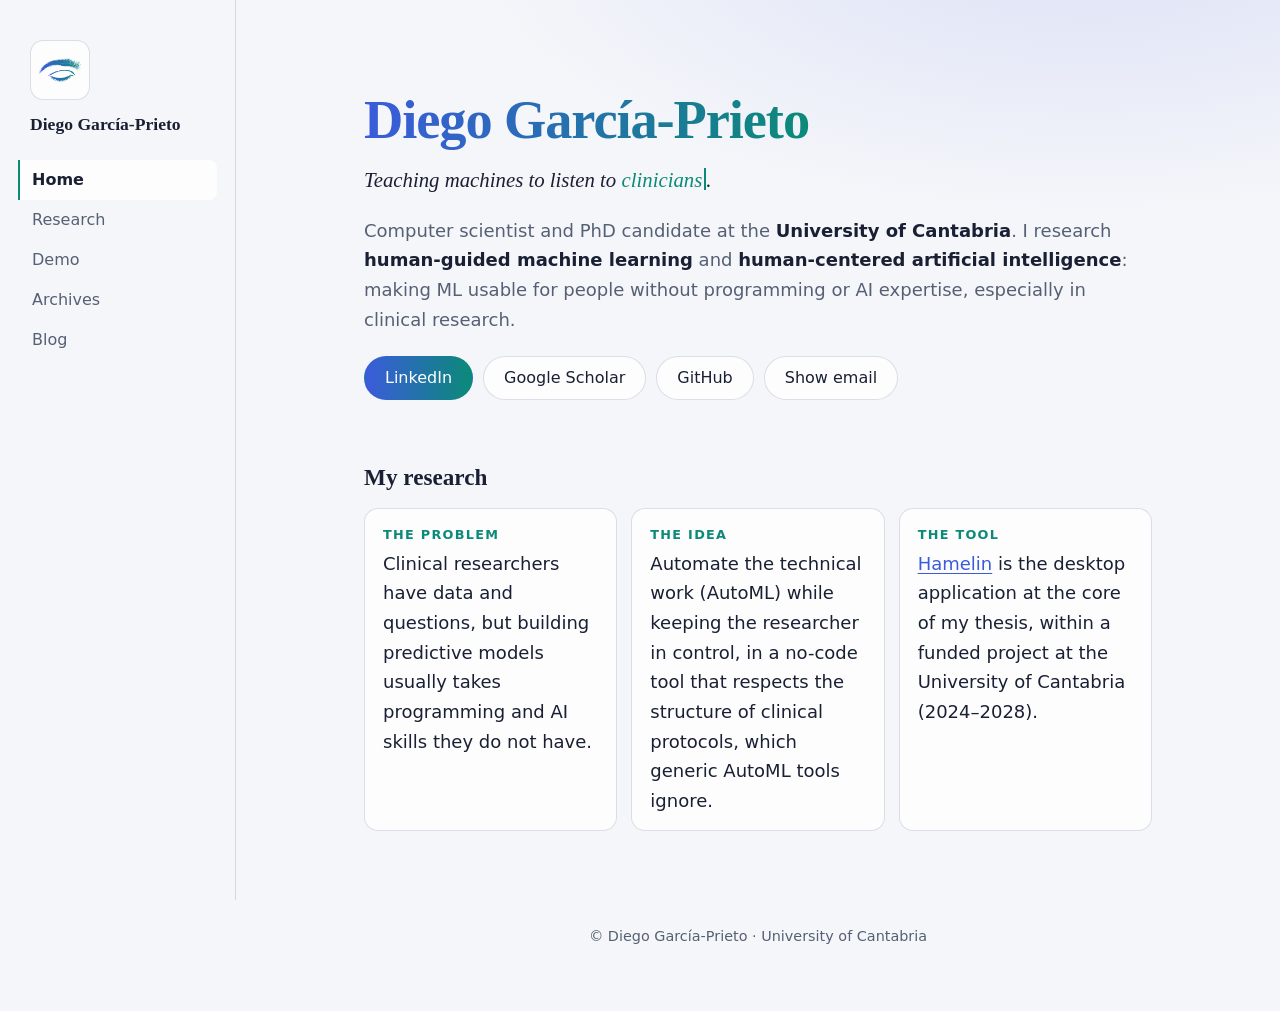
==== commit 8ce034d8: "Spell out human-centered artificial intelligence" ====
--- a/index.html
+++ b/index.html
@@ -36,7 +36,7 @@
   <section id="top" class="hero wrap">
     <h1><span class="grad">Diego García-Prieto</span></h1>
     <p class="lead">Teaching machines to listen to <span class="rot" data-words="people|clinicians|researchers|students">people</span><span class="caret" aria-hidden="true"></span>.</p>
-    <p class="sub">Computer scientist and PhD candidate at the <strong>University of Cantabria</strong>. I research <strong>human-guided machine learning</strong> and <strong>human-centered AI</strong>: making ML usable for people without programming or AI expertise, especially in clinical research.</p>
+    <p class="sub">Computer scientist and PhD candidate at the <strong>University of Cantabria</strong>. I research <strong>human-guided machine learning</strong> and <strong>human-centered artificial intelligence</strong>: making ML usable for people without programming or AI expertise, especially in clinical research.</p>
     <p class="links">
       <a class="btn primary" href="https://www.linkedin.com/in/diego-garcia-p/">LinkedIn</a>
       <a class="btn" href="https://scholar.google.com/citations?user=WtrgTHkAAAAJ&amp;hl=en">Google Scholar</a>
